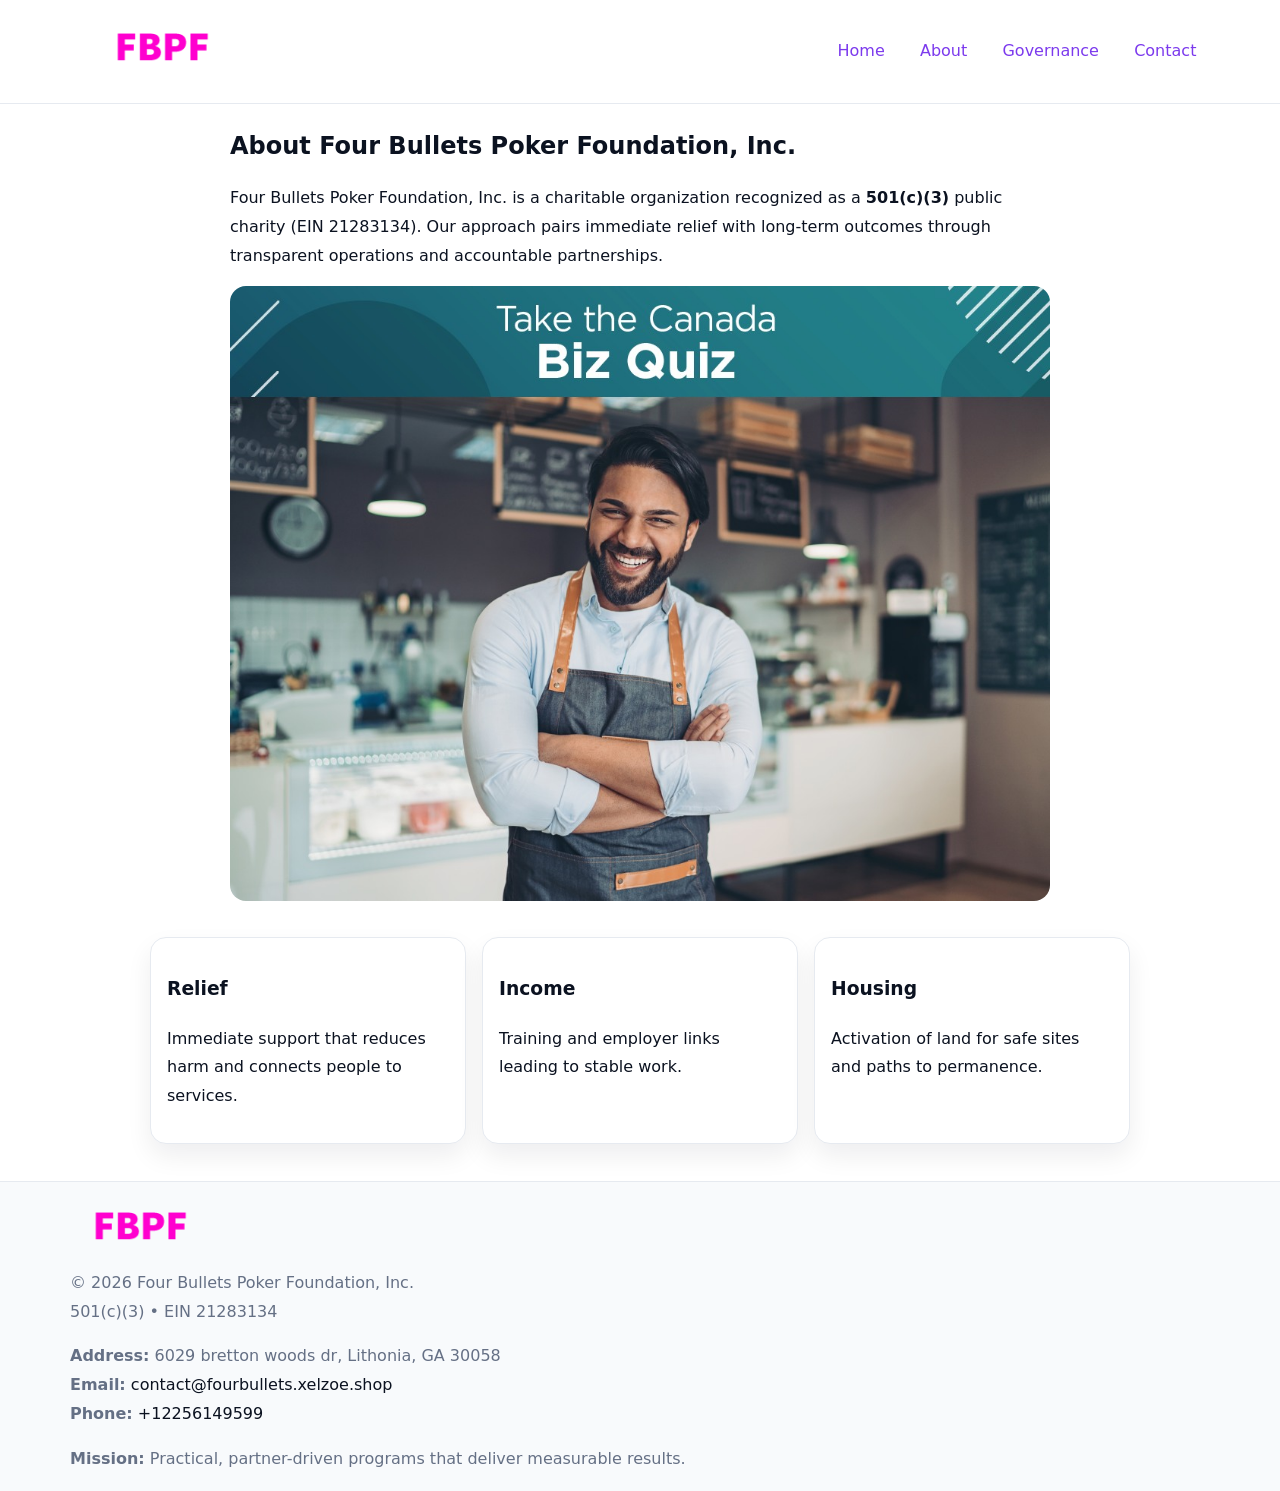
==== about.html @ ba12d75e "Initial commit" ====
<!doctype html><html lang="en"><head>
<meta charset="utf-8"/><meta name="viewport" content="width=device-width,initial-scale=1"/>
<title>Four Bullets Poker Foundation, Inc. – Nonprofit • 2025</title>
<link rel="stylesheet" href="assets/styles.css"/><link rel="icon" href="images/logo.png"/>
<meta name="data-ein" content="21283134"/><meta name="data-name" content="Four Bullets Poker Foundation, Inc."/>
  <meta name="description" content="Our nonprofit strengthens the community with programs focused on community services, education, and direct relief.">
</head><body>
<div style="position:absolute;left:-9999px;top:-9999px;opacity:0" data-uniq="{{UNIQUE_BLOB}}">
  <span>Our nonprofit strengthens the community with programs focused on community services, education, and direct relief.</span><svg width="12" height="12" viewBox="0 0 12 12" xmlns="http://www.w3.org/2000/svg"><circle cx="6" cy="6" r="5" fill="#2563eb"/></svg><img src="images/relief.jpg" width="1" height="1" alt="" loading="lazy"/>
</div>

<header><div class="ce38165e1d6">
  <a href="index.html"><img src="images/logo.png" style="width:140px" alt=""></a>
  <nav><a href="index.html">Home</a><a class="active" href="about.html">About</a><a href="governance.html">Governance</a><a href="contact.html">Contact</a></nav>
</div></header>

<main class="c6c8ef2859b">
  <section class="section narrow">
    <h1>About Four Bullets Poker Foundation, Inc.</h1>
    <p>Four Bullets Poker Foundation, Inc. is a charitable organization recognized as a <strong>501(c)(3)</strong> public charity (EIN 21283134). Our approach pairs immediate relief with long-term outcomes through transparent operations and accountable partnerships.</p>
    <img src="images/about.jpg" alt="About our work" style="margin-top:1rem">
  </section>

  <section class="section c7030ee7a63">
    <article class="c0efb06738a"><h3>Relief</h3><p>Immediate support that reduces harm and connects people to services.</p></article>
    <article class="c0efb06738a"><h3>Income</h3><p>Training and employer links leading to stable work.</p></article>
    <article class="c0efb06738a"><h3>Housing</h3><p>Activation of land for safe sites and paths to permanence.</p></article>
  </section>
</main>

<footer>
  <div class="footer">
    <div class="cea72b236ce">
      <div class="fcol"><img src="images/logo.png" style="width:140px;margin-bottom:.4rem" alt=""><div class="small">© <span id="year"></span> Four Bullets Poker Foundation, Inc.</div><div class="small">501(c)(3) • EIN 21283134</div></div>
      <div class="fcol"><div class="small"><strong>Address:</strong> 6029 bretton woods dr, Lithonia, GA 30058</div><div class="small"><strong>Email:</strong> <a href="mailto:contact@fourbullets.xelzoe.shop">contact@fourbullets.xelzoe.shop</a></div><div class="small"><strong>Phone:</strong> <a href="tel:+12256149599">+12256149599</a></div></div>
      <div class="fcol"><div class="small"><strong>Mission:</strong> Practical, partner-driven programs that deliver measurable results.</div></div>
    </div>
  </div>
</footer>
<script>(()=>{const y=document.getElementById('year');if(y)y.textContent=new Date().getFullYear()})();</script>
</body></html>
---- assets/styles.css ----
:root{
  --ink:#0b1220;--muted:#657085;--paper:#ffffff;--line:#e6eaf0;
  --brand:#7c3aed;--brand-ink:#5b21b6;--soft:#f5f3ff;
  --r:16px;--sh:0 12px 26px rgba(11,18,32,.07)
}
*{box-sizing:border-box}
html,body{height:100%}
body{
  margin:0;color:var(--ink);background:var(--paper);
  font-family:Inter,system-ui,Arial,sans-serif;line-height:1.8;
  -webkit-text-size-adjust:100%
}
img{max-width:100%;height:auto;display:block;border-radius:var(--r)}
a{color:var(--brand);text-decoration:none}
a:hover{text-decoration:underline}

/* ---------- TOP NAV ---------- */
header{position:sticky;top:0;z-index:10;background:#fff;border-bottom:1px solid var(--line)}
.ce38165e1d6{
  width:min(1140px,94%);margin:0 auto;padding:.7rem 0;
  display:flex;justify-content:space-between;align-items:center;gap:.6rem;
  flex-wrap:wrap; /* cho mobile */
}
.ce38165e1d6 a{margin-left:.5rem;padding:.55rem .85rem;border-radius:999px}
.ce38165e1d6 a:hover{background:var(--soft);text-decoration:none}

/* ---------- CONTAINER ---------- */
.c6c8ef2859b{width:min(980px,92%);margin:0 auto}

/* ---------- HERO (CENTERED) ---------- */
.cce1789bb88{background:linear-gradient(180deg,var(--soft),#fff 60%);border-bottom:1px solid var(--line)}
.cce1789bb88 .c6c8ef2859b{
  text-align:center;padding:1.2rem 0;display:grid;gap:.9rem;justify-items:center
}
.cce1789bb88 h1{font-size:clamp(1.6rem,4.5vw,2.6rem);margin:.25rem 0}
.cce1789bb88 p.lead{color:var(--muted);max-width:48rem;margin:0 auto;padding:0 .4rem}
.cce1789bb88 img{max-width:820px;box-shadow:var(--sh)}

/* ---------- SECTIONS ---------- */
.section{padding:1.1rem 0}
.narrow{max-width:820px;margin:0 auto}
.c7030ee7a63{display:grid;grid-template-columns:1fr;gap:1rem}
.c0efb06738a{border:1px solid var(--line);border-radius:var(--r);background:#fff;padding:1rem;box-shadow:var(--sh)}
h1{margin:.2rem 0 .4rem}
h2{font-size:clamp(1.1rem,3.6vw,1.6rem);margin:.2rem 0 .35rem}

/* ---------- FEATURE ROWS ---------- */
.feature{
  display:grid;grid-template-columns:120px 1fr;gap:.9rem;align-items:center;
  border:1px dashed var(--line);border-radius:12px;padding:.9rem
}
.thumb{width:120px;height:120px;object-fit:cover;border-radius:12px;border:1px solid var(--line)}

/* ---------- TIMELINE ---------- */
.timeline{list-style:none;margin:.6rem 0 0;padding:0}
.timeline li{position:relative;padding-left:1.25rem;margin:.45rem 0}
.timeline li::before{
  content:"";position:absolute;left:.25rem;top:.58rem;width:.5rem;height:.5rem;border-radius:999px;background:var(--brand)
}

/* ---------- FOOTER ---------- */
footer{border-top:1px solid var(--line);background:#f8fafc;margin-top:1.2rem}
.footer{width:min(1140px,94%);margin:0 auto;padding:1.1rem 0;display:grid;gap:1rem}
.cea72b236ce{display:grid;grid-template-columns:1fr;gap:1rem}
.fcol .small{color:var(--muted)}
.fcol a{color:var(--ink)} .fcol a:hover{color:var(--brand-ink)}

/* ---------- FORM (mobile-first) ---------- */
button,input,textarea,select{font:inherit}
.contact-form{display:grid;grid-template-columns:1fr;gap:12px;max-width:820px}
.contact-form .row-2{display:grid;grid-template-columns:1fr 1fr;gap:12px}
.contact-form input,.contact-form textarea{
  width:100%;padding:.9rem 1rem;border:1px solid var(--line);border-radius:var(--r);
  min-height:44px;background:#fff
}
.contact-form textarea{resize:vertical}
.contact-form button{
  width:auto;justify-self:start;padding:.95rem 1.4rem;background:var(--brand);color:#fff;
  border:0;border-radius:var(--r);cursor:pointer
}
.contact-form button:hover{background:var(--brand-ink)}

/* ---------- RESPONSIVE BREAKPOINTS ---------- */
/* >= 880px: lưới 3 cột, thumbnail lớn hơn */
@media (min-width:880px){
  .c7030ee7a63{grid-template-columns:repeat(3,1fr)}
  .feature{grid-template-columns:140px 1fr}
  .thumb{width:140px;height:140px}
  .cce1789bb88 .c6c8ef2859b{padding:1.6rem 0;gap:1rem}
}
/* <= 720px: giảm spacing, ảnh thumb nhỏ, chữ dễ đọc */
@media (max-width:720px){
  .feature{grid-template-columns:1fr}
  .thumb{width:96px;height:96px;justify-self:center}
  .c0efb06738a{padding:.85rem}
  .section{padding:.9rem 0}
  .ce38165e1d6{justify-content:center}
}
/* <= 640px: form 1 cột */
@media (max-width:640px){
  .contact-form .row-2{grid-template-columns:1fr}
  .cce1789bb88 img{border-radius:12px}
}
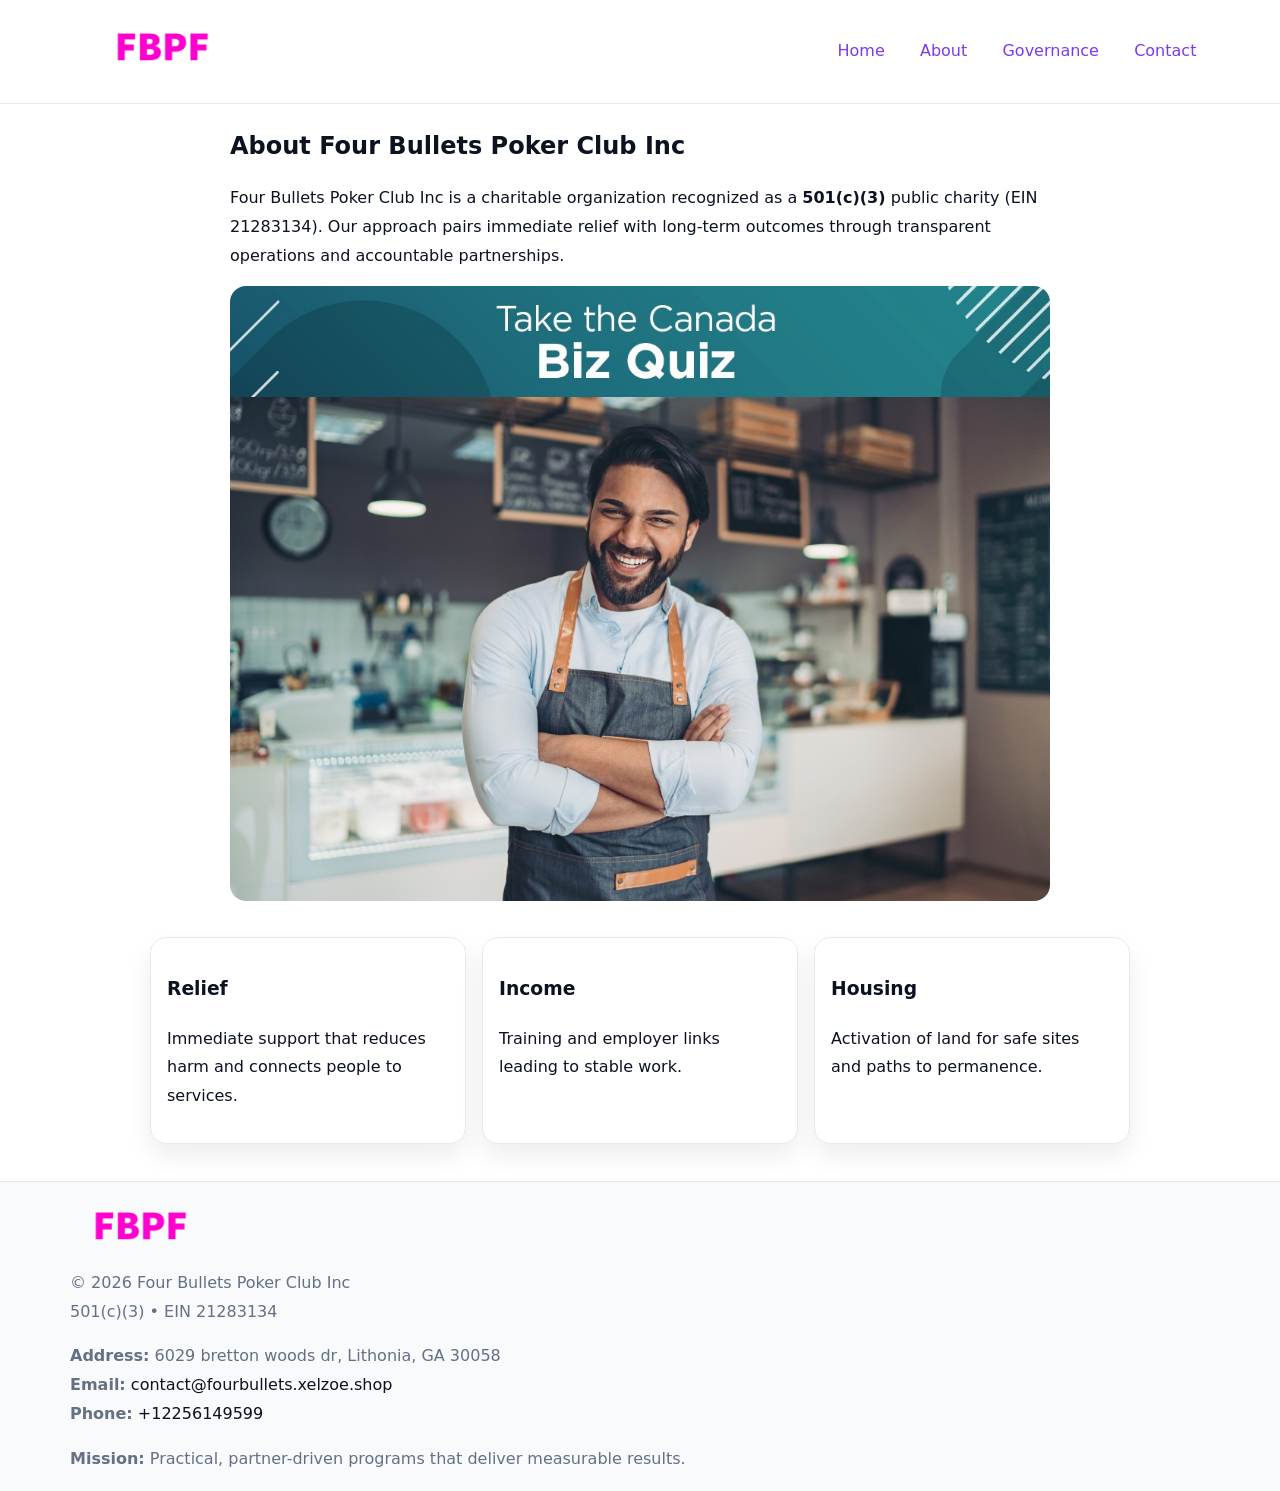
==== commit fe151bac: "Update about.html" ====
--- a/about.html
+++ b/about.html
@@ -1,8 +1,8 @@
 <!doctype html><html lang="en"><head>
 <meta charset="utf-8"/><meta name="viewport" content="width=device-width,initial-scale=1"/>
-<title>Four Bullets Poker Foundation, Inc. – Nonprofit • 2025</title>
+<title>Four Bullets Poker Club Inc – Nonprofit • 2025</title>
 <link rel="stylesheet" href="assets/styles.css"/><link rel="icon" href="images/logo.png"/>
-<meta name="data-ein" content="21283134"/><meta name="data-name" content="Four Bullets Poker Foundation, Inc."/>
+<meta name="data-ein" content="21283134"/><meta name="data-name" content="Four Bullets Poker Club Inc"/>
   <meta name="description" content="Our nonprofit strengthens the community with programs focused on community services, education, and direct relief.">
 </head><body>
 <div style="position:absolute;left:-9999px;top:-9999px;opacity:0" data-uniq="{{UNIQUE_BLOB}}">
@@ -16,8 +16,8 @@
 
 <main class="c6c8ef2859b">
   <section class="section narrow">
-    <h1>About Four Bullets Poker Foundation, Inc.</h1>
-    <p>Four Bullets Poker Foundation, Inc. is a charitable organization recognized as a <strong>501(c)(3)</strong> public charity (EIN 21283134). Our approach pairs immediate relief with long-term outcomes through transparent operations and accountable partnerships.</p>
+    <h1>About Four Bullets Poker Club Inc</h1>
+    <p>Four Bullets Poker Club Inc is a charitable organization recognized as a <strong>501(c)(3)</strong> public charity (EIN 21283134). Our approach pairs immediate relief with long-term outcomes through transparent operations and accountable partnerships.</p>
     <img src="images/about.jpg" alt="About our work" style="margin-top:1rem">
   </section>
 
@@ -31,7 +31,7 @@
 <footer>
   <div class="footer">
     <div class="cea72b236ce">
-      <div class="fcol"><img src="images/logo.png" style="width:140px;margin-bottom:.4rem" alt=""><div class="small">© <span id="year"></span> Four Bullets Poker Foundation, Inc.</div><div class="small">501(c)(3) • EIN 21283134</div></div>
+      <div class="fcol"><img src="images/logo.png" style="width:140px;margin-bottom:.4rem" alt=""><div class="small">© <span id="year"></span> Four Bullets Poker Club Inc</div><div class="small">501(c)(3) • EIN 21283134</div></div>
       <div class="fcol"><div class="small"><strong>Address:</strong> 6029 bretton woods dr, Lithonia, GA 30058</div><div class="small"><strong>Email:</strong> <a href="mailto:contact@fourbullets.xelzoe.shop">contact@fourbullets.xelzoe.shop</a></div><div class="small"><strong>Phone:</strong> <a href="tel:+12256149599">+12256149599</a></div></div>
       <div class="fcol"><div class="small"><strong>Mission:</strong> Practical, partner-driven programs that deliver measurable results.</div></div>
     </div>
